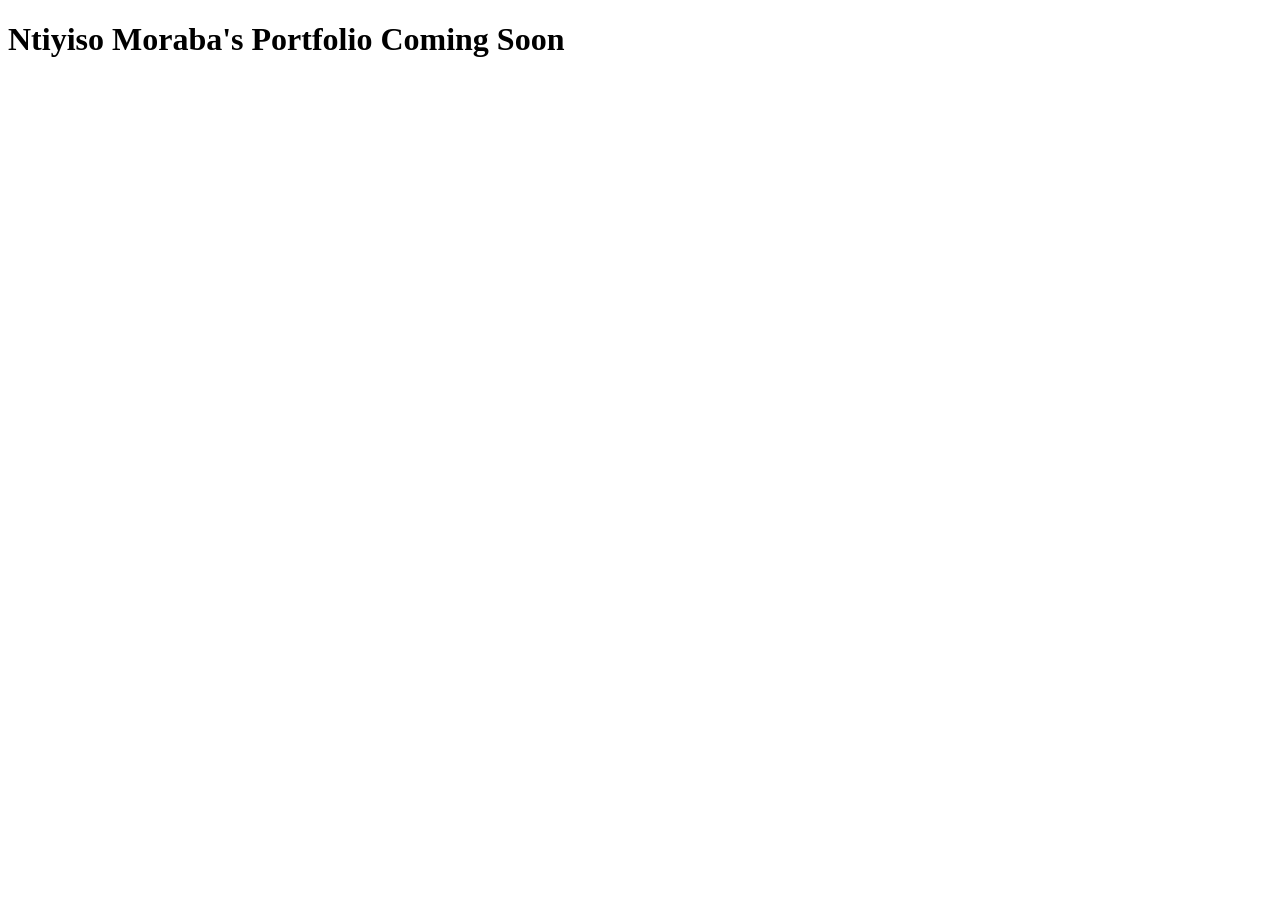
==== index.html @ a0541f4d "Add files via upload" ====
<!DOCTYPE html>
<html lang="en">
<head>
    <meta charset="UTF-8">
    <meta name="viewport" content="width=device-width, initial-scale=1.0">
    <title>Document</title>
</head>
<body>
    <h1>Ntiyiso Moraba's Portfolio Coming Soon</h1>
</body>
</html>
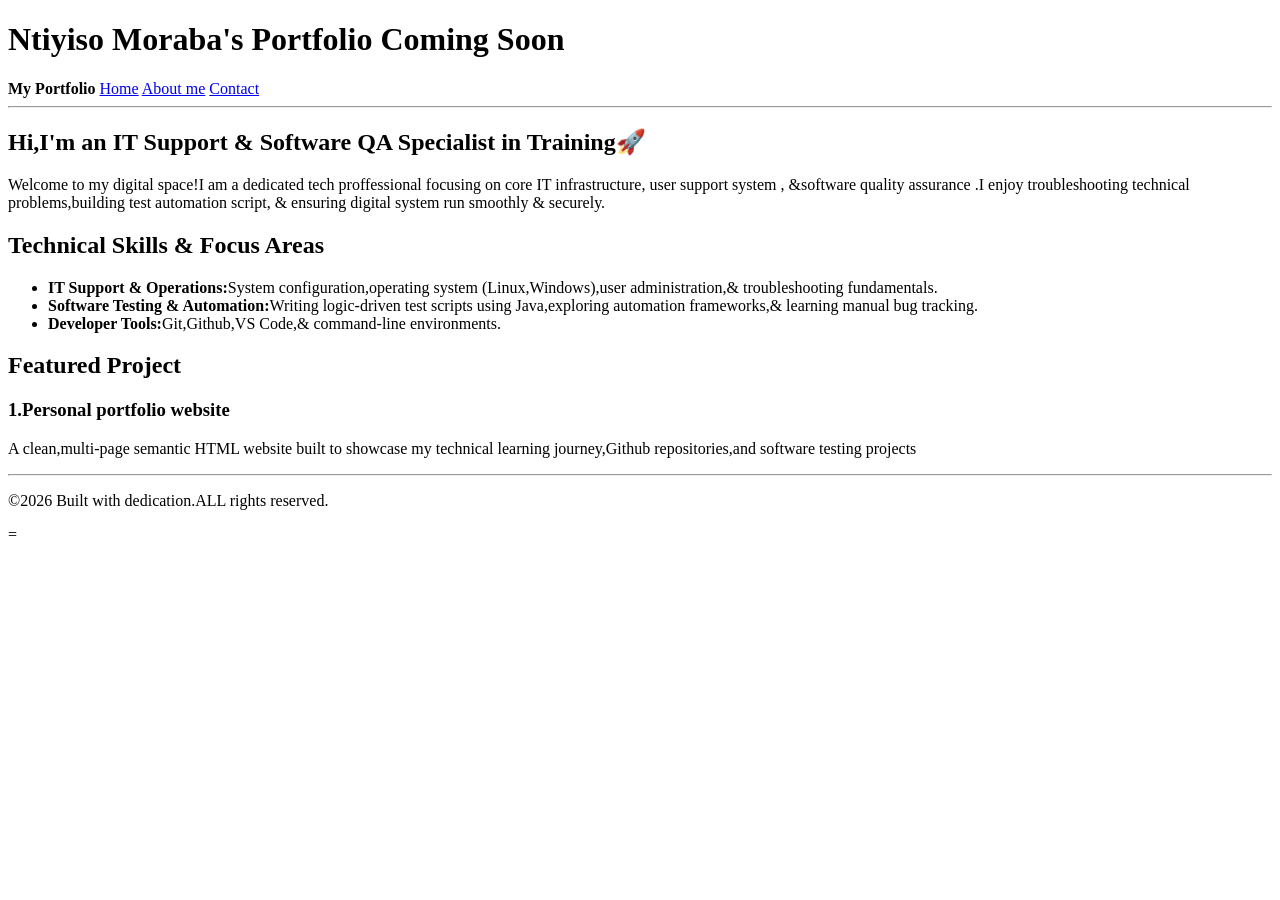
==== commit 594b3630: "Add files via upload" ====
--- a/index.html
+++ b/index.html
@@ -3,9 +3,43 @@
 <head>
     <meta charset="UTF-8">
     <meta name="viewport" content="width=device-width, initial-scale=1.0">
-    <title>Document</title>
+    <title>My Portfolio | Home</title>
 </head>
 <body>
     <h1>Ntiyiso Moraba's Portfolio Coming Soon</h1>
+    <header>
+        <nav>
+            <strong>My Portfolio</strong>
+            <a href="index.html">Home</a>
+            <a href="about.html">About me</a>
+            <a href="contact.html">Contact</a>
+        </nav>
+    </header>
+    <hr>
+    <main>
+        <section>
+            <h1>Hi,I'm an IT Support & Software QA Specialist in Training🚀</h1>
+            <p>Welcome to my digital space!I am a dedicated tech proffessional focusing on core IT infrastructure, user support system , &software quality assurance .I enjoy troubleshooting technical problems,building test automation script, & ensuring digital system run smoothly & securely.</p>
+        </section>
+        <section>
+            <h2>Technical Skills & Focus Areas</h2>
+            <ul>
+                <li><strong>IT Support & Operations:</strong>System configuration,operating system (Linux,Windows),user administration,& troubleshooting fundamentals.</li>
+                <li><strong>Software Testing & Automation:</strong>Writing logic-driven test scripts using Java,exploring automation frameworks,& learning manual bug tracking.</li>
+                <li><strong>Developer Tools:</strong>Git,Github,VS Code,& command-line environments.</li>
+            </ul>
+        </section>
+        <section>
+            <h2>Featured Project</h2>
+            <h3>1.Personal portfolio website</h3>
+            <p>A clean,multi-page semantic HTML website built to showcase my technical learning journey,Github repositories,and software testing projects</p>
+        </section>
+
+    </main>
+    <hr>
+    <footer>
+        <p>&copy;2026 Built with dedication.ALL rights reserved.</p>
+
+        </footer>
 </body>
-</html>+</html>=
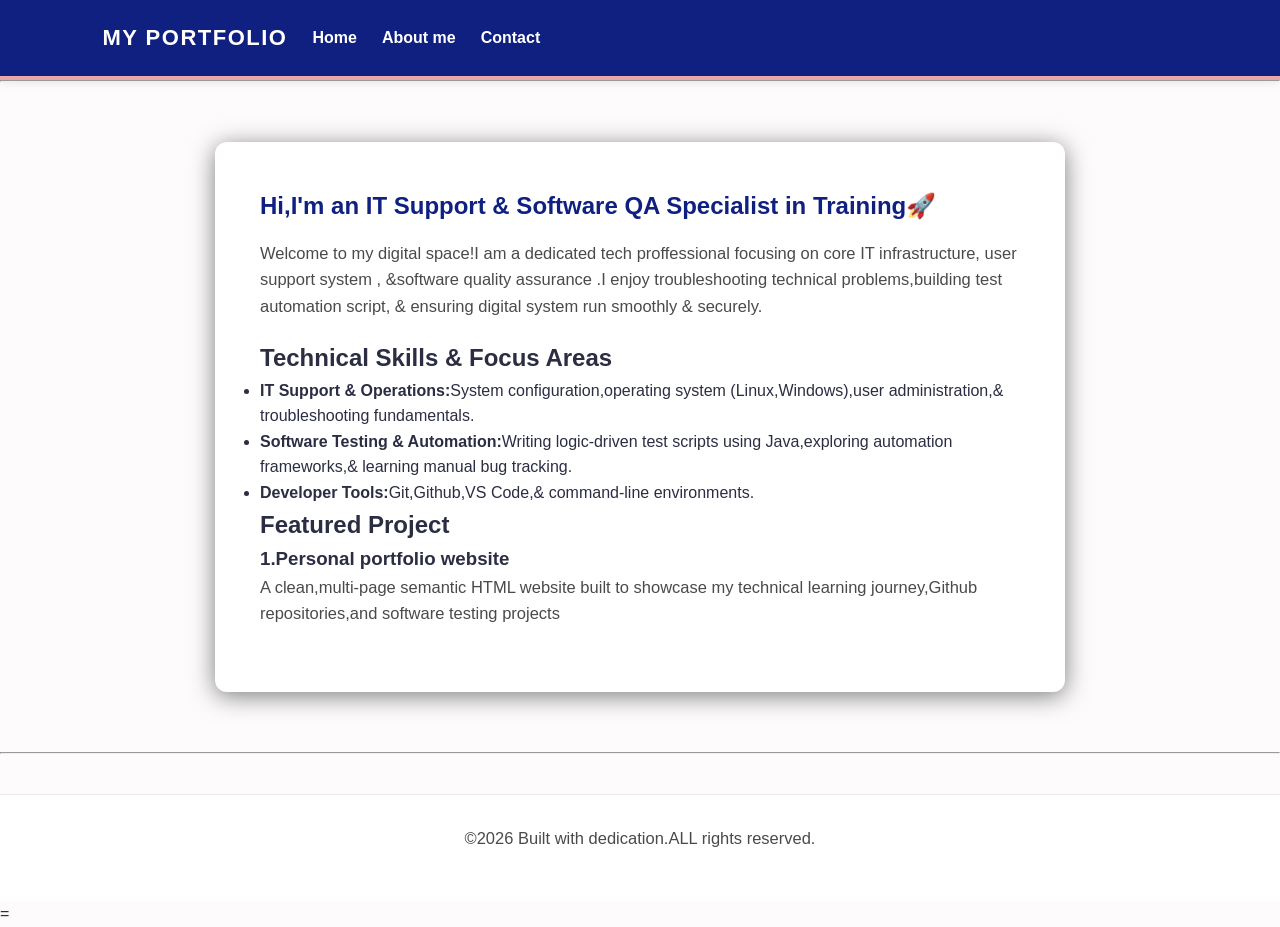
==== commit d1008b9a: "Add files via upload" ====
--- a/index.html
+++ b/index.html
@@ -4,9 +4,10 @@
     <meta charset="UTF-8">
     <meta name="viewport" content="width=device-width, initial-scale=1.0">
     <title>My Portfolio | Home</title>
+    <link rel="stylesheet" href="style.css">
 </head>
 <body>
-    <h1>Ntiyiso Moraba's Portfolio Coming Soon</h1>
+    
     <header>
         <nav>
             <strong>My Portfolio</strong>
@@ -16,7 +17,7 @@
         </nav>
     </header>
     <hr>
-    <main>
+    <main class="container">
         <section>
             <h1>Hi,I'm an IT Support & Software QA Specialist in Training🚀</h1>
             <p>Welcome to my digital space!I am a dedicated tech proffessional focusing on core IT infrastructure, user support system , &software quality assurance .I enjoy troubleshooting technical problems,building test automation script, & ensuring digital system run smoothly & securely.</p>
--- a/style.css
+++ b/style.css
@@ -0,0 +1,116 @@
+*{
+ box-sizing: border-box;
+  margin: 0; 
+  padding: 0; 
+}
+
+body{
+    font-family: 'Segoe UI', Tahoma, Geneva, Verdana, sans-serif;
+    background-color: #fdfbfc;
+    color: #2b2d42 ;
+    line-height: 1.6;
+
+}
+header{
+    background-color: #0f2080;
+    padding: 20px 8%;
+    display: flex;
+    justify-content: space-between;
+    align-items: center;
+    border-bottom: 4px solid#e5a9a9;
+    box-shadow: 0 2px 10px rgba(0,0,0,0.1);
+}
+header strong{
+    color: #ffffff;
+    font-size: 22px;
+    letter-spacing: 1.5px;
+    text-transform: uppercase;
+}
+nav{
+    display: flex;
+    gap: 25px;
+}
+nav a{
+    color: #ffffff;
+    text-decoration: none;
+    font-weight: 600;
+    font-size: 16px;
+    padding: 5px 0;
+    transition: color 0.3s ease;
+    position: relative;
+
+}
+nav a:hover{color: #e5a9a9;
+
+
+}
+.container{
+    max-width: 850px;
+    margin: 60px auto;
+    padding: 45px;
+    background: #ffffff;
+    border-radius: 12px;
+    box-shadow: 0 4px 25px rgba(0,0,0,0.5);
+
+}
+h1{
+    color: #0f2080;
+    font-size: 24px;
+    margin-bottom: 15px;
+    position: relative;
+}
+p{
+    font-size: 16.5px;
+    color: #4a4a4a;
+    margin-bottom: 20px;
+}
+.social-container{
+    display: flex;
+    justify-content: center;
+    gap: 55px;
+    margin: 35px 0;
+}
+.social-icon{
+    font-size: 45px;
+    color: #0f2080;
+    text-decoration: none;
+    transition: transform 0.3s ease,color 0.3s ease;
+
+}
+.social-icon:hover{
+    color: #e5a9a9;
+    transform: scale(1.2);
+}
+footer{
+    text-align: center;
+    padding: 30px;
+    font-size: 14px;
+    color: #8d99ae;
+    background-color: #ffffff;
+    border-top: 1px solid #eaeaea;
+    margin-top: 40px;
+}
+@media(max-width:768px){
+header{
+    flex-direction: column;
+    gap: 15px;
+    text-align: center;
+    padding: 15px 5%;
+}
+nav{
+    gap: 15px;
+}
+.container{
+    margin: 20px 15px;
+    padding: 25px 20px;
+}
+h1{
+    font-size: 28px;
+}
+.social-container{
+    gap: 35px;
+}
+.social-icon{
+    font-size: 40px;
+}
+}
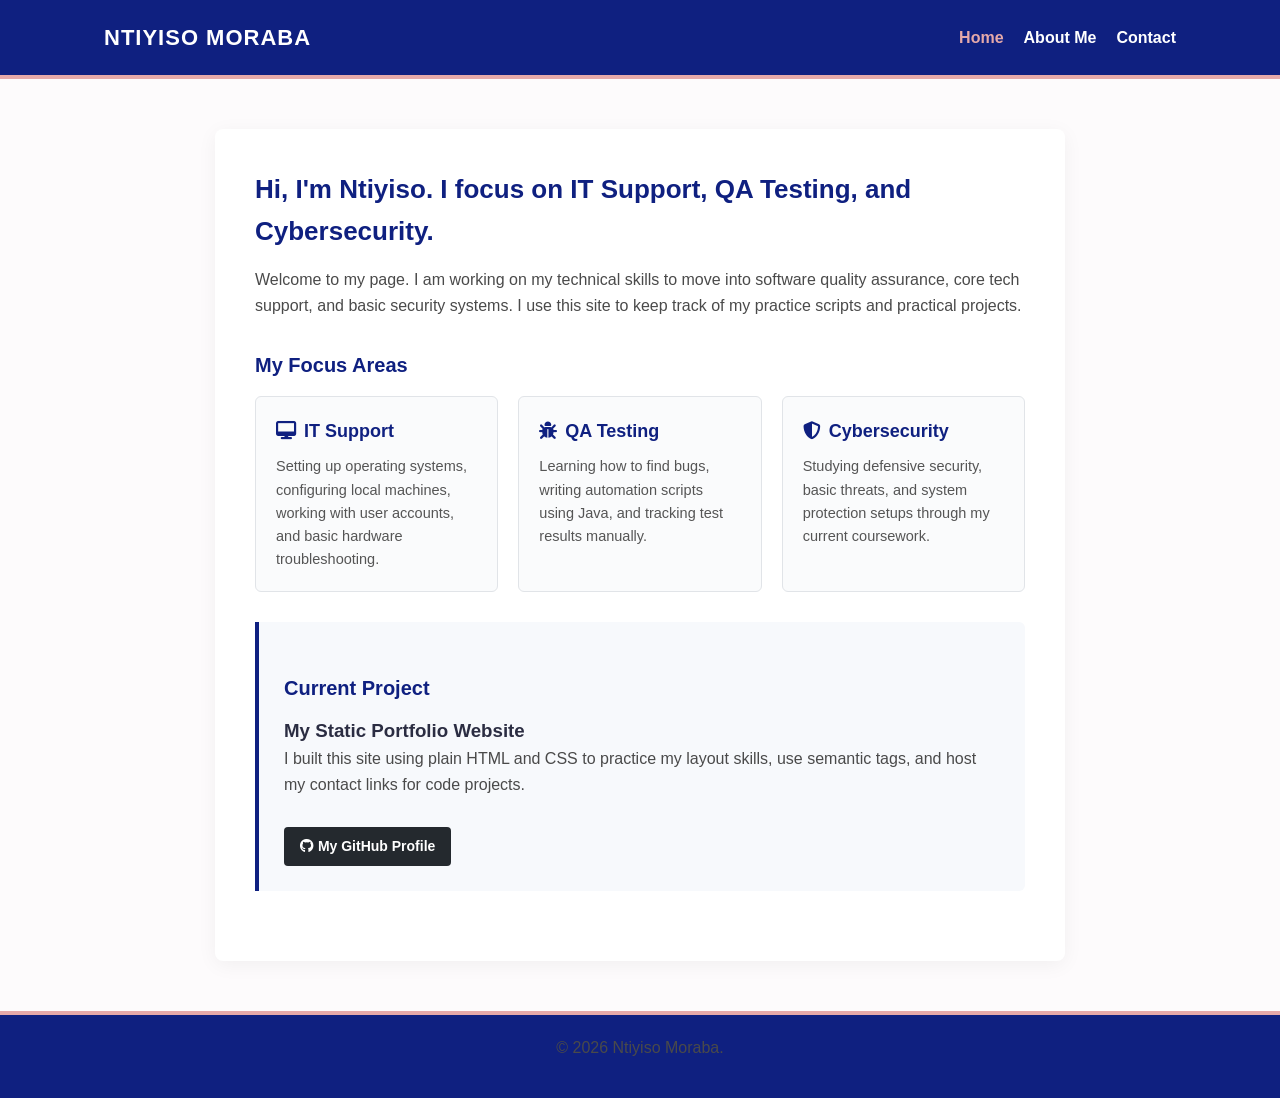
==== commit 294c03ee: "Add files via upload update portfolio design and comments" ====
--- a/index.html
+++ b/index.html
@@ -3,44 +3,60 @@
 <head>
     <meta charset="UTF-8">
     <meta name="viewport" content="width=device-width, initial-scale=1.0">
-    <title>My Portfolio | Home</title>
+    <title>Ntiyiso Moraba | Portfolio Home</title>
+    <link rel="stylesheet" href="https://cdnjs.cloudflare.com/ajax/libs/font-awesome/6.4.0/css/all.min.css">
     <link rel="stylesheet" href="style.css">
 </head>
 <body>
     
     <header>
-        <nav>
-            <strong>My Portfolio</strong>
-            <a href="index.html">Home</a>
-            <a href="about.html">About me</a>
-            <a href="contact.html">Contact</a>
-        </nav>
+        <div class="header-container">
+            <strong>Ntiyiso Moraba</strong>
+            <nav>
+                <a href="index.html" class="active">Home</a>
+                <a href="about.html">About Me</a>
+                <a href="contact.html">Contact</a>
+            </nav>
+        </div>
     </header>
-    <hr>
+
     <main class="container">
-        <section>
-            <h1>Hi,I'm an IT Support & Software QA Specialist in Training🚀</h1>
-            <p>Welcome to my digital space!I am a dedicated tech proffessional focusing on core IT infrastructure, user support system , &software quality assurance .I enjoy troubleshooting technical problems,building test automation script, & ensuring digital system run smoothly & securely.</p>
-        </section>
-        <section>
-            <h2>Technical Skills & Focus Areas</h2>
-            <ul>
-                <li><strong>IT Support & Operations:</strong>System configuration,operating system (Linux,Windows),user administration,& troubleshooting fundamentals.</li>
-                <li><strong>Software Testing & Automation:</strong>Writing logic-driven test scripts using Java,exploring automation frameworks,& learning manual bug tracking.</li>
-                <li><strong>Developer Tools:</strong>Git,Github,VS Code,& command-line environments.</li>
-            </ul>
-        </section>
-        <section>
-            <h2>Featured Project</h2>
-            <h3>1.Personal portfolio website</h3>
-            <p>A clean,multi-page semantic HTML website built to showcase my technical learning journey,Github repositories,and software testing projects</p>
+        <section class="hero">
+            <h1>Hi, I'm Ntiyiso. I focus on IT Support, QA Testing, and Cybersecurity.</h1>
+            <p>Welcome to my page. I am working on my technical skills to move into software quality assurance, core tech support, and basic security systems. I use this site to keep track of my practice scripts and practical projects.</p>
         </section>
 
+        <section>
+            <h2>My Focus Areas</h2>
+            <div class="skills-grid">
+                <div class="skill-card">
+                    <h3><i class="fas fa-desktop"></i> IT Support</h3>
+                    <p>Setting up operating systems, configuring local machines, working with user accounts, and basic hardware troubleshooting.</p>
+                </div>
+                <div class="skill-card">
+                    <h3><i class="fas fa-bug"></i> QA Testing</h3>
+                    <p>Learning how to find bugs, writing automation scripts using Java, and tracking test results manually.</p>
+                </div>
+                <div class="skill-card">
+                    <h3><i class="fas fa-shield-alt"></i> Cybersecurity</h3>
+                    <p>Studying defensive security, basic threats, and system protection setups through my current coursework.</p>
+                </div>
+            </div>
+        </section>
+
+        <section class="featured-project">
+            <h2>Current Project</h2>
+            <h3>My Static Portfolio Website</h3>
+            <p>I built this site using plain HTML and CSS to practice my layout skills, use semantic tags, and host my contact links for code projects.</p>
+            <a href="https://github.com/Ntiyiso-moraba" target="_blank" rel="noopener noreferrer" class="project-link">
+                <i class="fab fa-github"></i> My GitHub Profile
+            </a>
+        </section>
     </main>
-    <hr>
+
     <footer>
-        <p>&copy;2026 Built with dedication.ALL rights reserved.</p>
+        <p>&copy; 2026 Ntiyiso Moraba.</p>
+    </footer>
 
-        </footer>
 </body>
-</html>=+</html>
--- a/style.css
+++ b/style.css
@@ -1,116 +1,276 @@
-*{
- box-sizing: border-box;
-  margin: 0; 
-  padding: 0; 
-}
-
-body{
-    font-family: 'Segoe UI', Tahoma, Geneva, Verdana, sans-serif;
+/* Clean slate reset for the whole page */
+* {
+    box-sizing: border-box;
+    margin: 0; 
+    padding: 0; 
+}
+
+body {
+    font-family: 'Segoe UI', sans-serif;
     background-color: #fdfbfc;
-    color: #2b2d42 ;
+    color: #2b2d42;
     line-height: 1.6;
-
-}
-header{
+}
+
+/* Header and navigation menu styling */
+header {
     background-color: #0f2080;
-    padding: 20px 8%;
+    border-bottom: 4px solid #e5a9a9;
+}
+
+.header-container {
+    max-width: 1200px;
+    margin: 0 auto;
+    padding: 20px 5%;
     display: flex;
     justify-content: space-between;
     align-items: center;
-    border-bottom: 4px solid#e5a9a9;
-    box-shadow: 0 2px 10px rgba(0,0,0,0.1);
-}
-header strong{
+}
+
+header strong {
     color: #ffffff;
     font-size: 22px;
-    letter-spacing: 1.5px;
+    letter-spacing: 1px;
     text-transform: uppercase;
 }
-nav{
-    display: flex;
-    gap: 25px;
-}
-nav a{
+
+nav {
+    display: flex;
+    gap: 20px;
+}
+
+nav a {
     color: #ffffff;
     text-decoration: none;
     font-weight: 600;
     font-size: 16px;
-    padding: 5px 0;
-    transition: color 0.3s ease;
-    position: relative;
-
-}
-nav a:hover{color: #e5a9a9;
-
-
-}
-.container{
+}
+
+nav a:hover, nav a.active {
+    color: #e5a9a9;
+}
+
+/* Main white container card to hold page contents */
+.container {
     max-width: 850px;
-    margin: 60px auto;
-    padding: 45px;
+    margin: 50px auto;
+    padding: 40px;
     background: #ffffff;
-    border-radius: 12px;
-    box-shadow: 0 4px 25px rgba(0,0,0,0.5);
-
-}
-h1{
-    color: #0f2080;
-    font-size: 24px;
+    border-radius: 8px;
+    box-shadow: 0 4px 20px rgba(0,0,0,0.05);
+}
+
+h1 {
+    color: #0f2080;
+    font-size: 26px;
     margin-bottom: 15px;
-    position: relative;
-}
-p{
-    font-size: 16.5px;
+}
+
+h2 {
+    color: #0f2080;
+    font-size: 20px;
+    margin-top: 25px;
+    margin-bottom: 12px;
+}
+
+p {
+    font-size: 16px;
     color: #4a4a4a;
+    margin-bottom: 18px;
+}
+
+ul {
+    margin-left: 20px;
     margin-bottom: 20px;
 }
-.social-container{
-    display: flex;
-    justify-content: center;
-    gap: 55px;
-    margin: 35px 0;
-}
-.social-icon{
-    font-size: 45px;
-    color: #0f2080;
+
+li {
+    font-size: 16px;
+    margin-bottom: 6px;
+}
+
+section {
+    margin-bottom: 30px;
+}
+
+/* Aligning my profile photo and intro text on the about page */
+.profile-grid {
+    display: flex;
+    gap: 30px;
+    align-items: center;
+    margin-bottom: 25px;
+}
+
+.profile-img {
+    width: 170px;
+    height: 170px;
+    border-radius: 50%;
+    object-fit: cover;
+    border: 3px solid #0f2080;
+}
+
+/* Box layouts for my focus areas on the homepage */
+.skills-grid {
+    display: flex;
+    gap: 20px;
+    margin-top: 15px;
+    margin-bottom: 25px;
+}
+
+.skill-card {
+    flex: 1 1 0;
+    min-width: 0;
+    background-color: #fafbfc;
+    border: 1px solid #e1e4e8;
+    border-radius: 6px;
+    padding: 20px;
+    transition: transform 0.2s ease, border-color 0.2s;
+}
+
+/* Lift up the focus cards slightly when hovering */
+.skill-card:hover {
+    transform: translateY(-3px);
+    border-color: #0f2080;
+}
+
+.skill-card h3 {
+    color: #0f2080;
+    font-size: 18px;
+    margin-bottom: 10px;
+    display: flex;
+    align-items: center;
+    gap: 8px;
+}
+
+.skill-card p {
+    font-size: 14.5px;
+    color: #555555;
+    margin-bottom: 0;
+}
+
+/* Highlight border and background for current project box */
+.featured-project {
+    background-color: #f7f9fc;
+    padding: 25px;
+    border-left: 4px solid #0f2080;
+    border-radius: 0 6px 6px 0;
+    margin-top: 25px;
+}
+
+.project-link {
+    display: inline-block;
+    background-color: #24292e;
+    color: #ffffff;
     text-decoration: none;
-    transition: transform 0.3s ease,color 0.3s ease;
-
-}
-.social-icon:hover{
-    color: #e5a9a9;
-    transform: scale(1.2);
-}
-footer{
+    padding: 8px 16px;
+    font-size: 14px;
+    font-weight: 600;
+    border-radius: 4px;
+    margin-top: 12px;
+    transition: background-color 0.2s;
+}
+
+.project-link:hover {
+    background-color: #171a1d;
+}
+
+/* Video clip container and styling for the placeholder box */
+.video-container {
+    margin-top: 30px;
+    padding-top: 25px;
+    border-top: 1px solid #eaeaea;
+}
+
+.video-container video {
+    width: 100%;
+    max-width: 600px;
+    border-radius: 6px;
+    background: #000;
+}
+
+.video-placeholder-box {
+    background-color: #f4f5f9;
+    border: 2px dashed #0f2080;
+    border-radius: 6px;
+    padding: 30px;
     text-align: center;
-    padding: 30px;
+    max-width: 600px;
+    margin-top: 15px;
+}
+
+.video-placeholder-box p {
+    color: #0f2080;
+    font-size: 18px;
+    margin-bottom: 8px;
+}
+
+.video-placeholder-box span {
     font-size: 14px;
-    color: #8d99ae;
-    background-color: #ffffff;
-    border-top: 1px solid #eaeaea;
-    margin-top: 40px;
-}
-@media(max-width:768px){
-header{
-    flex-direction: column;
+    color: #666666;
+    display: block;
+}
+
+/* Custom layout for contact link buttons */
+.social-container {
+    display: flex;
     gap: 15px;
+    margin: 25px 0;
+}
+
+.social-icon {
+    display: inline-flex;
+    align-items: center;
+    gap: 8px;
+    text-decoration: none;
+    color: #ffffff;
+    padding: 12px 24px;
+    font-size: 15px;
+    font-weight: 600;
+    border-radius: 4px;
+    transition: background-color 0.2s, transform 0.2s;
+}
+
+/* Background colors for individual brand buttons */
+.email-btn { background-color: #ea4335; }
+.github-btn { background-color: #24292e; }
+.linkedin-btn { background-color: #0077b5; }
+
+/* Subtle lift effect when hovering over contact buttons */
+.social-icon:hover {
+    transform: translateY(-2px);
+    opacity: 0.9;
+}
+
+/* Footer layout rules */
+footer {
+    background-color: #0f2080;
+    color: #ffffff;
     text-align: center;
-    padding: 15px 5%;
-}
-nav{
-    gap: 15px;
-}
-.container{
-    margin: 20px 15px;
-    padding: 25px 20px;
-}
-h1{
-    font-size: 28px;
-}
-.social-container{
-    gap: 35px;
-}
-.social-icon{
-    font-size: 40px;
-}
+    padding: 20px 0;
+    font-size: 14px;
+    border-top: 4px solid #e5a9a9;
+}
+
+/* Responsive adjustments for phones and smaller screens */
+@media (max-width: 768px) {
+    .header-container {
+        flex-direction: column;
+        gap: 15px;
+    }
+    .container {
+        margin: 20px auto;
+        padding: 20px;
+        width: 90%;
+    }
+    .profile-grid {
+        flex-direction: column;
+        text-align: center;
+    }
+    .social-container {
+        flex-direction: column;
+    }
+    .skills-grid {
+        flex-direction: column;
+        gap: 15px;
+    }
 }
